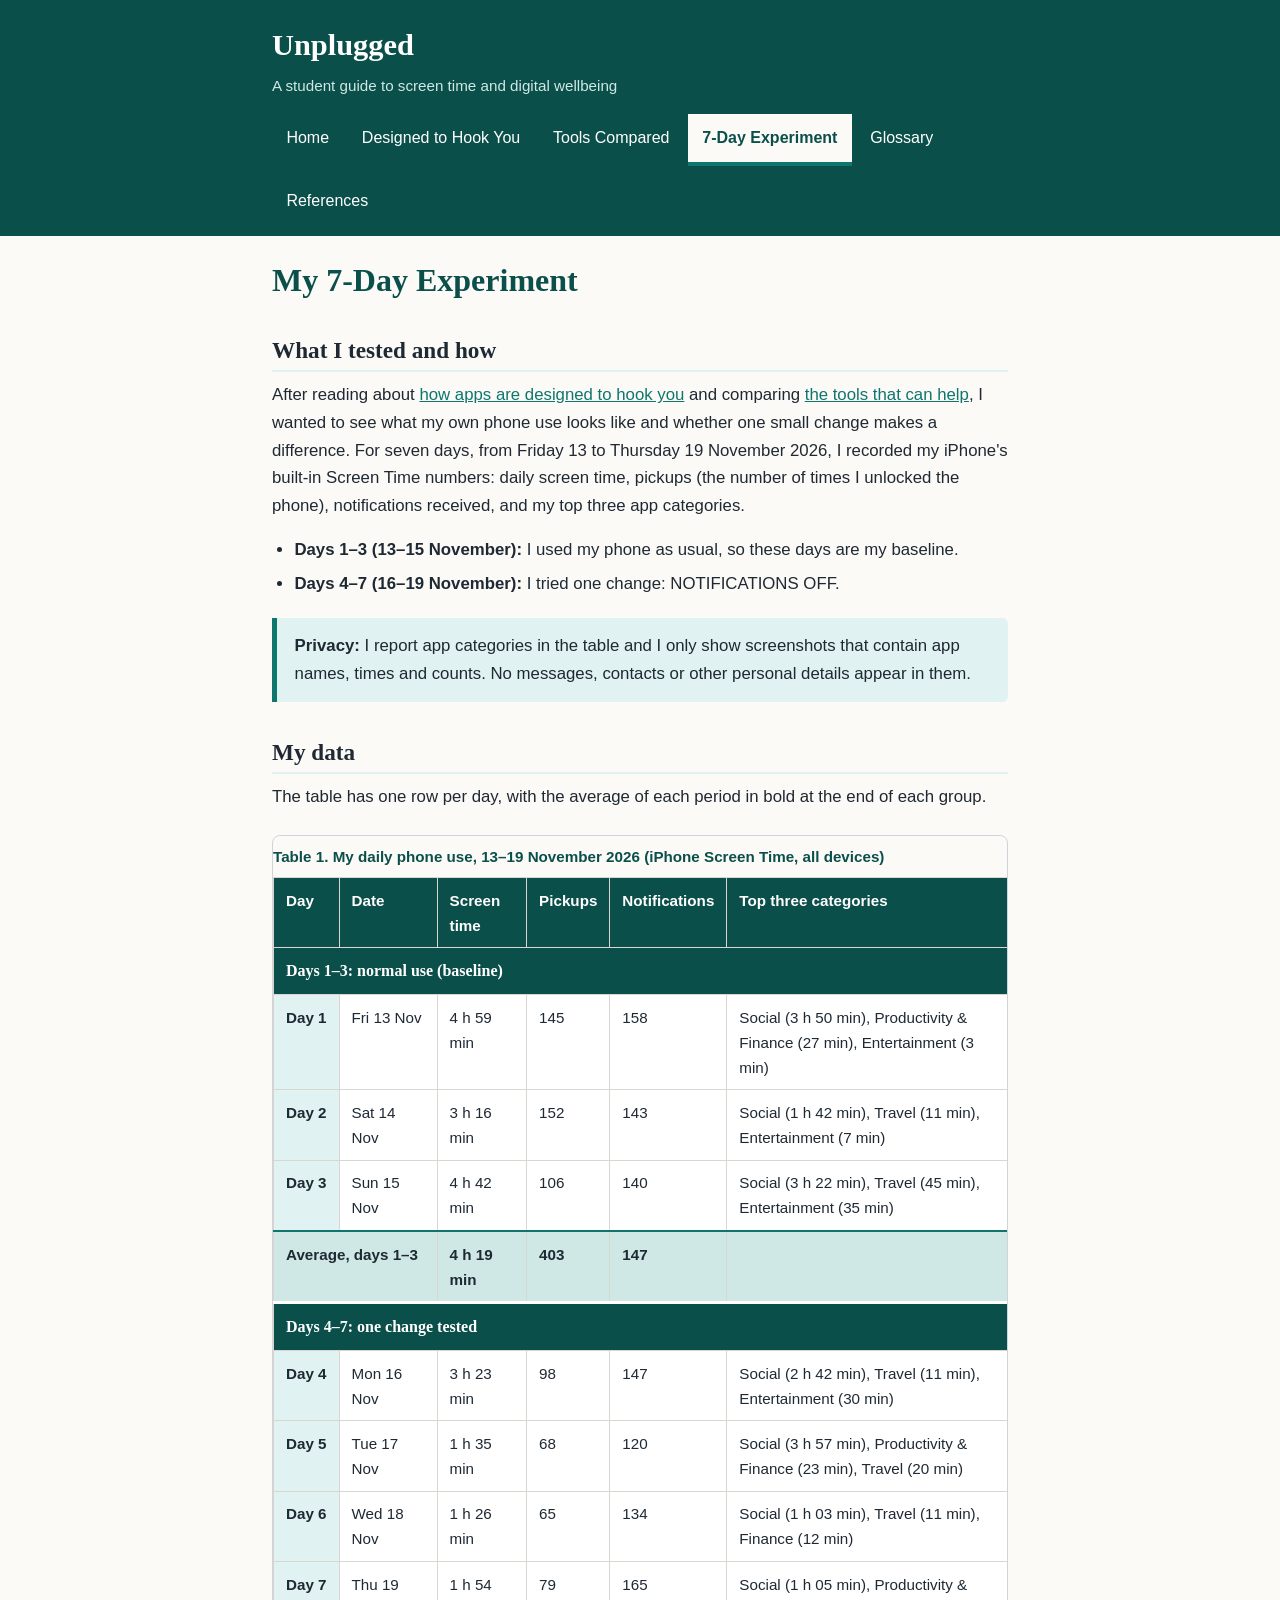
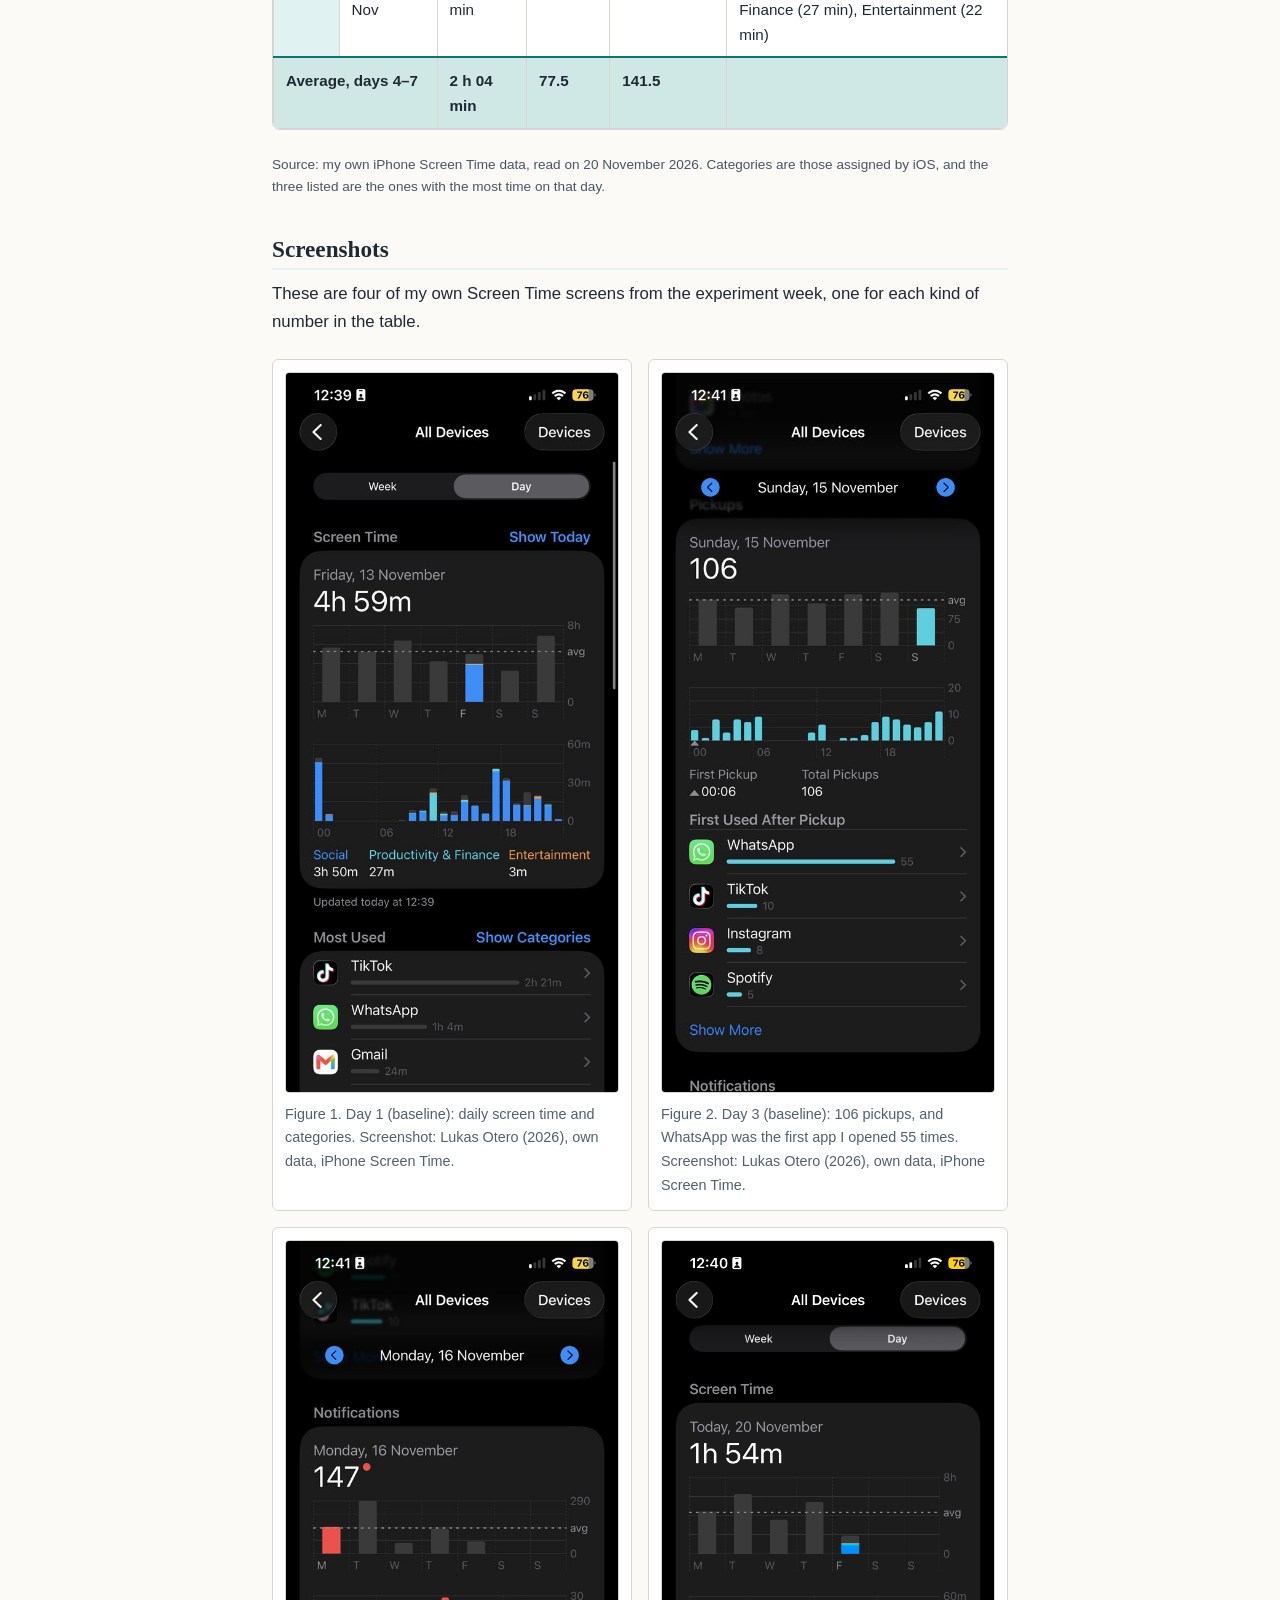
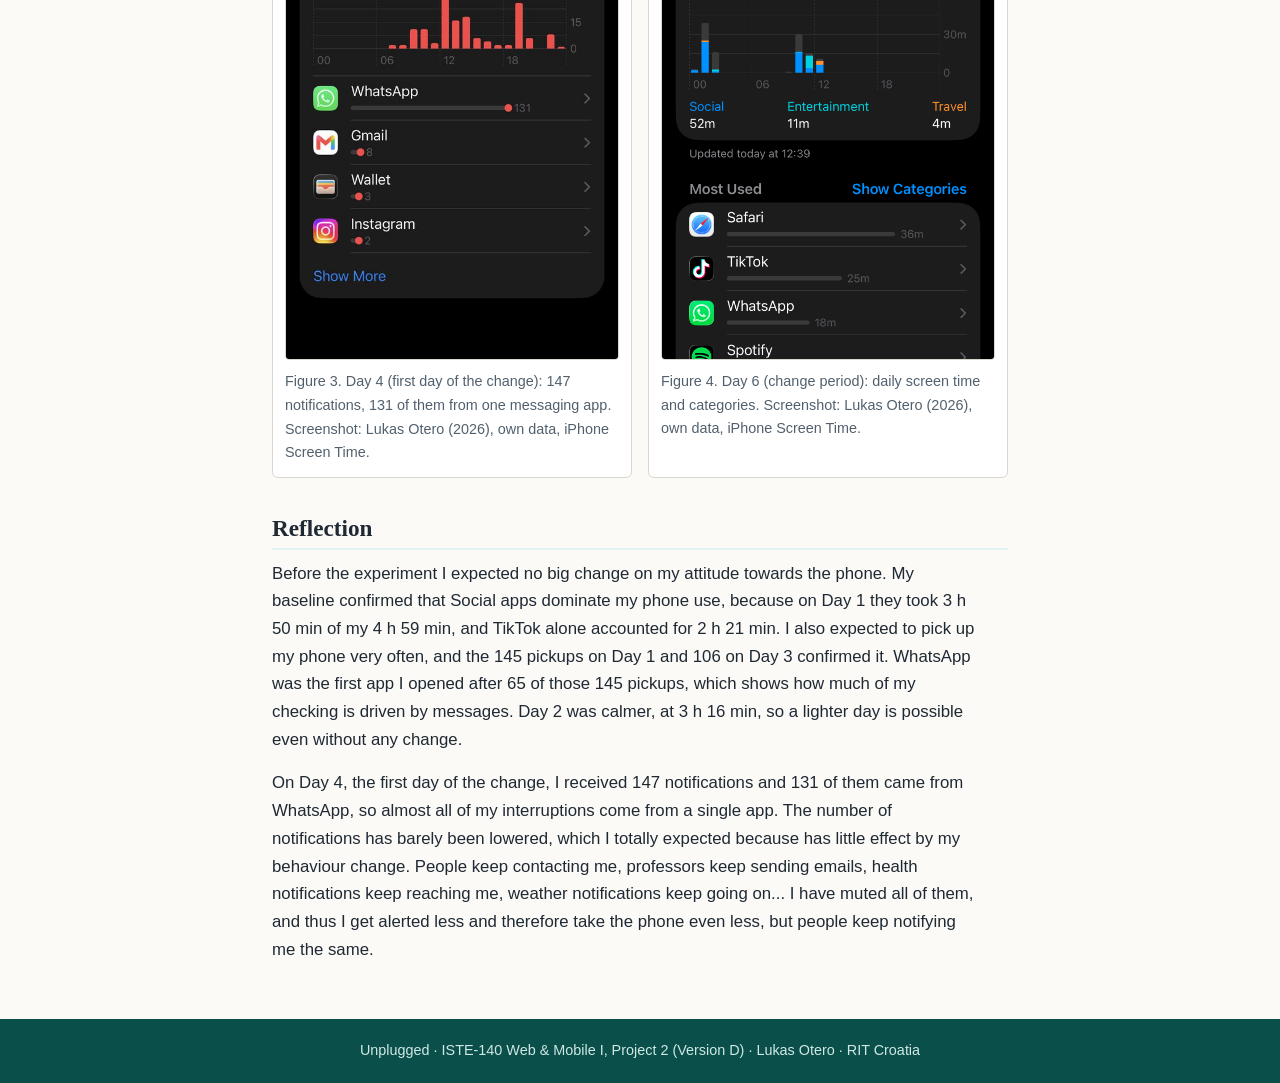
==== experiment.html @ e474512b "7 day experiment. almost done, not refined." ====
<!DOCTYPE html>
<html lang="en">
  <head>
    <meta charset="utf-8">
    <meta name="viewport" content="width=device-width, initial-scale=1">
    <title>7-Day Experiment | Unplugged</title>
    <link rel="stylesheet" href="assets/css/style.css">
  </head>
  <body>
    <header class="site-header">
      <p class="site-name">Unplugged</p>
      <p class="site-tagline">A student guide to screen time and digital wellbeing</p>
      <nav aria-label="Main navigation">
        <ul class="nav-list">
          <li><a href="index.html">Home</a></li>
          <li><a href="hooked.html">Designed to Hook You</a></li>
          <li><a href="tools.html">Tools Compared</a></li>
          <li><a href="experiment.html" aria-current="page">7-Day Experiment</a></li>
          <li><a href="glossary.html">Glossary</a></li>
          <li><a href="references.html">References</a></li>
        </ul>
      </nav>
    </header>

    <main>
      <h1>My 7-Day Experiment</h1>

      <section class="intro">
        <h2>What I tested and how</h2>
        <p>After reading about <a href="hooked.html">how apps are designed to hook you</a> and comparing <a href="tools.html">the tools that can help</a>, I wanted to see what my own phone use looks like and whether one small change makes a difference. For seven days, from Friday 13 to Thursday 19 November 2026, I recorded my iPhone's built-in Screen Time numbers: daily screen time, pickups (the number of times I unlocked the phone), notifications received, and my top three app categories.</p>
        <ul>
          <li><strong>Days 1&ndash;3 (13&ndash;15 November):</strong> I used my phone as usual, so these days are my baseline.</li>
          <li><strong>Days 4&ndash;7 (16&ndash;19 November):</strong> I tried one change: NOTIFICATIONS OFF</span>.</li>
        </ul>
        <aside class="note">
          <p><strong>Privacy:</strong> I report app categories in the table and I only show screenshots that contain app names, times and counts. No messages, contacts or other personal details appear in them.</p>
        </aside>
      </section>

      <section>
        <h2>My data</h2>
        <p>The table has one row per day, with the average of each period in bold at the end of each group.</p>

        <div class="table-wrap" tabindex="0" role="region" aria-labelledby="data-caption">
          <table class="data-table">
            <caption id="data-caption">Table 1. My daily phone use, 13&ndash;19 November 2026 (iPhone Screen Time, all devices)</caption>
            <thead>
              <tr>
                <th scope="col">Day</th>
                <th scope="col">Date</th>
                <th scope="col">Screen time</th>
                <th scope="col">Pickups</th>
                <th scope="col">Notifications</th>
                <th scope="col">Top three categories</th>
              </tr>
            </thead>
            <tbody class="period-baseline">
              <tr class="period">
                <th scope="colgroup" colspan="6">Days 1&ndash;3: normal use (baseline)</th>
              </tr>
              <tr>
                <th scope="row">Day 1</th>
                <td>Fri 13 Nov</td>
                <td>4 h 59 min</td>
                <td>145</td>
                <td >158</td>
                <td>Social (3 h 50 min), Productivity &amp; Finance (27 min), Entertainment (3 min)</td>
              </tr>
              <tr>
                <th scope="row">Day 2</th>
                <td>Sat 14 Nov</td>
                <td>3 h 16 min</td>
                <td >152</td>
                <td >143</td>
                <td>Social (1 h 42 min), Travel (11 min), Entertainment (7 min)</td>
              </tr>
              <tr>
                <th scope="row">Day 3</th>
                <td>Sun 15 Nov</td>
                <td >4 h 42 min</td>
                <td>106</td>
                <td >140</td>
                <td >Social (3 h 22 min), Travel (45 min), Entertainment (35 min)</td>
              </tr>
              <tr class="avg">
                <th scope="row" colspan="2">Average, days 1&ndash;3</th>
                <td >4 h 19 min</td>
                <td >403</td>
                <td >147</td>
                <td ></td>
              </tr>
            </tbody>
            <tbody class="period-change">
              <tr class="period">
                <th scope="colgroup" colspan="6">Days 4&ndash;7: one change tested</th>
              </tr>
              <tr>
                <th scope="row">Day 4</th>
                <td>Mon 16 Nov</td>
                <td >3 h 23 min</td>
                <td>98</td>
                <td>147</td>
                <td >Social (2 h 42 min), Travel (11 min), Entertainment (30 min)</td>
              </tr>
              <tr>
                <th scope="row">Day 5</th>
                <td>Tue 17 Nov</td>
                <td>1 h 35 min</td>
                <td >68</td>
                <td >120</td>
                <td>Social (3 h 57 min), Productivity &amp; Finance (23 min), Travel (20 min)</td>
              </tr>
              <tr>
                <th scope="row">Day 6</th>
                <td>Wed 18 Nov</td>
                <td >1 h 26 min</td>
                <td >65</td>
                <td >134</td>
                <td >Social (1 h 03 min), Travel (11 min), Finance (12 min)</td>
              </tr>
              <tr>
                <th scope="row">Day 7</th>
                <td>Thu 19 Nov</td>
                <td >1 h 54 min</td>
                <td>79</td>
                <td >165</td>
                <td >Social (1 h 05 min), Productivity & Finance (27 min), Entertainment (22 min)</td>
              </tr>
              <tr class="avg">
                <th scope="row" colspan="2">Average, days 4&ndash;7</th>
                <td >2 h 04 min</td>
                <td >77.5</td>
                <td >141.5</td>
                <td ></td>
              </tr>
            </tbody>
          </table>
        </div>
        <p class="table-note">Source: my own iPhone Screen Time data, read on 20 November 2026. Categories are those assigned by iOS, and the three listed are the ones with the most time on that day.</p>
      </section>

      <section>
        <h2>Screenshots</h2>
        <p>These are four of my own Screen Time screens from the experiment week, one for each kind of number in the table.</p>
        <div class="shots">
          <figure>
            <img src="assets/media/screentime-day1.jpg" alt="iPhone Screen Time summary for Friday 13 November showing 4 hours 59 minutes in total, with Social at 3 hours 50 minutes and TikTok as the most used app." width="540" height="1169">
            <figcaption>Figure 1. Day 1 (baseline): daily screen time and categories. Screenshot: Lukas Otero (2026), own data, iPhone Screen Time.</figcaption>
          </figure>
          <figure>
            <img src="assets/media/pickups-day3.jpg" alt="iPhone Screen Time pickups for Sunday 15 November showing 106 pickups in total, with WhatsApp as the app used first after 55 of them." width="540" height="1169">
            <figcaption>Figure 2. Day 3 (baseline): 106 pickups, and WhatsApp was the first app I opened 55 times. Screenshot: Lukas Otero (2026), own data, iPhone Screen Time.</figcaption>
          </figure>
          <figure>
            <img src="assets/media/notifications-day4.jpg" alt="iPhone Screen Time notifications for Monday 16 November showing 147 notifications in total, 131 of them from WhatsApp." width="540" height="1169">
            <figcaption>Figure 3. Day 4 (first day of the change): 147 notifications, 131 of them from one messaging app. Screenshot: Lukas Otero (2026), own data, iPhone Screen Time.</figcaption>
          </figure>
          <figure>
            <img src="assets/media/screentime-day6.jpg" alt="iPhone Screen Time summary for Wednesday 18 November showing 6 hours 15 minutes in total, with Social at 3 hours 57 minutes." width="540" height="1169">
            <figcaption>Figure 4. Day 6 (change period): daily screen time and categories. Screenshot: Lukas Otero (2026), own data, iPhone Screen Time.</figcaption>
          </figure>
        </div>
      </section>

      <section class="reflection">
        <h2>Reflection</h2>
        <p>Before the experiment I expected no big change on my attitude towards the phone. My baseline confirmed that Social apps dominate my phone use, because on Day 1 they took 3 h 50 min of my 4 h 59 min, and TikTok alone accounted for 2 h 21 min. I also expected to pick up my phone very often, and the 145 pickups on Day 1 and 106 on Day 3 confirmed it. WhatsApp was the first app I opened after 65 of those 145 pickups, which shows how much of my checking is driven by messages. Day 2 was calmer, at 3 h 16 min, so a lighter day is possible even without any change.</p>
        <p>On Day 4, the first day of the change, I received 147 notifications and 131 of them came from WhatsApp, so almost all of my interruptions come from a single app.
            The number of notifications has barely been lowered, which I totally expected because has little effect by my behaviour change. People keep contacting me, professors keep sending emails, health notifications keep reaching me, weather notifications keep going on... I have muted all of them, and thus I get alerted less and therefore take the phone even less, but people keep notifying me the same. </p>
      </section>
    </main>

    <footer class="site-footer">
      <p>Unplugged &middot; ISTE-140 Web &amp; Mobile I, Project 2 (Version D) &middot; Lukas Otero &middot; RIT Croatia</p>
    </footer>
  </body>
</html>
---- assets/css/style.css ----
/* Unplugged - one stylesheet for all  pages.
Lukas Otero fro Web and Mobile 1
*/
:root {
  --ink: #1f2933;
  --muted: #52606d;
  --paper: #fbfaf7;
  --card: #ffffff;
  --accent: #0f766e;
  --accent-dark: #0b4f4a;
  --accent-soft: #e0f2f1;
  --line: #d9d6cf;
  --font-body: "Segoe UI", Roboto, Helvetica, Arial, sans-serif;
  --font-head: Georgia, "Times New Roman", serif;
}

* {
  box-sizing: border-box;
}

html {
  font-size: 100%;
}

body {
  margin: 0;
  background: var(--paper);
  color: var(--ink);
  font-family: var(--font-body);
  line-height: 1.65;
}


.site-header {
  background: var(--accent-dark);
  color: #ffffff;
  padding: 1.25rem 1rem 0;
}

.site-name {
  margin: 0;
  font-family: var(--font-head);
  font-size: 1.9rem;
  font-weight: bold;
}

.site-tagline {
  margin: 0.15rem 0 1rem;
  color: #cfe8e5;
  font-size: 0.95rem;
}

.nav-list {
  display: flex;
  flex-wrap: wrap;
  gap: 0.25rem;
  margin: 0;
  padding: 0;
  list-style: none;
}

.nav-list a {
  display: block;
  padding: 0.7rem 0.9rem;
  color: #ffffff;
  text-decoration: none;
  border-bottom: 4px solid transparent;
}

.nav-list a:hover,
.nav-list a:focus {
  background: rgba(255, 255, 255, 0.12);
}

.nav-list a[aria-current="page"] {
  background: var(--paper);
  color: var(--accent-dark);
  font-weight: bold;
  border-bottom-color: var(--accent);
}


main {
  max-width: 48rem;
  margin: 0 auto;
  padding: 1.5rem 1rem 2.5rem;
}

h1,
h2,
h3 {
  font-family: var(--font-head);
  line-height: 1.25;
}

h1 {
  margin: 0 0 1.25rem;
  font-size: 2rem;
  color: var(--accent-dark);
}

h2 {
  margin: 2.25rem 0 0.6rem;
  padding-bottom: 0.3rem;
  font-size: 1.45rem;
  border-bottom: 2px solid var(--accent-soft);
}

p {
  margin: 0 0 1rem;
}

a {
  color: var(--accent);
}

a:hover,
a:focus {
  color: var(--accent-dark);
}

ul,
ol {
  margin: 0 0 1rem;
  padding-left: 1.4rem;
}

li {
  margin-bottom: 0.4rem;
}


img {
  display: block;
  max-width: 100%;
  height: auto;
}

figure {
  margin: 1.5rem 0;
  padding: 0.75rem;
  background: var(--card);
  border: 1px solid var(--line);
  border-radius: 6px;
}

figcaption {
  margin-top: 0.6rem;
  color: var(--muted);
  font-size: 0.9rem;
}


.note {
  margin: 1.25rem 0;
  padding: 0.9rem 1.1rem;
  background: var(--accent-soft);
  border-left: 5px solid var(--accent);
  border-radius: 0 6px 6px 0;
}

.note p {
  margin: 0;
}


.table-wrap {
  overflow-x: auto;
  margin: 1.25rem 0;
}

table {
  width: 100%;
  min-width: 36rem;
  border-collapse: collapse;
  background: var(--card);
}

caption {
  padding: 0.5rem 0;
  text-align: left;
  font-weight: bold;
  color: var(--accent-dark);
}

th,
td {
  padding: 0.6rem 0.75rem;
  border: 1px solid var(--line);
  text-align: left;
  vertical-align: top;
}

thead th {
  background: var(--accent-dark);
  color: #ffffff;
}

tbody th {
  background: var(--accent-soft);
}


dt {
  margin-top: 1.1rem;
  font-weight: bold;
  color: var(--accent-dark);
}

dd {
  margin: 0.2rem 0 0 1rem;
}


.reference-list {
  padding: 0;
  list-style: none;
}

.reference-list li {
  padding-left: 2rem;
  text-indent: -2rem;
}


.site-footer {
  padding: 1.25rem 1rem;
  background: var(--accent-dark);
  color: #cfe8e5;
  text-align: center;
  font-size: 0.9rem;
}

.site-footer p {
  margin: 0;
}


@media (max-width: 600px) {
  .site-name {
    font-size: 1.6rem;
  }

  .nav-list {
    flex-direction: column;
    gap: 0;
  }

  .nav-list a {
    padding: 0.8rem 0.5rem;
    border-bottom: 1px solid rgba(255, 255, 255, 0.15);
  }

  .nav-list a[aria-current="page"] {
    border-left: 5px solid var(--accent);
  }

  h1 {
    font-size: 1.6rem;
  }

  h2 {
    font-size: 1.25rem;
  }
}


@media (min-width: 1000px) {
  .site-header {
    padding-left: calc((100% - 48rem) / 2 + 1rem);
    padding-right: calc((100% - 48rem) / 2 + 1rem);
  }

  main {
    font-size: 1.05rem;
  }
}

.table-wrap {
  overflow-x: auto;
  margin: 1.5rem 0;
  border: 1px solid #d0d4da;
  border-radius: 8px;
  -webkit-overflow-scrolling: touch;
}

.table-wrap:focus-visible {
  outline: 3px solid #1a5fb4;
  outline-offset: 2px;
}

.comparison-table {
  width: 100%;
  min-width: 960px;
  border-collapse: collapse;
  font-size: 0.9rem;
  line-height: 1.45;
  text-align: left;
}

.comparison-table caption {
  padding: 0.75rem 1rem;
  caption-side: top;
  text-align: left;
  font-weight: 700;
  font-size: 1rem;
}

.comparison-table th,
.comparison-table td {
  padding: 0.7rem 0.8rem;
  border-bottom: 1px solid #d0d4da;
  vertical-align: top;
}

.comparison-table thead th {
  background: #1f2937;
  color: #ffffff;
  font-weight: 600;
  white-space: nowrap;
  position: sticky;
  top: 0;
}

.comparison-table tbody th[scope="row"] {
  background: #f3f5f8;
  font-weight: 700;
  min-width: 9rem;
  border-right: 1px solid #d0d4da;
}

.comparison-table tbody tr:nth-child(even) td {
  background: #fafbfc;
}

.comparison-table tbody tr:hover td,
.comparison-table tbody tr:hover th[scope="row"] {
  background: #eaf1fb;
}

.comparison-table th:nth-child(2),
.comparison-table td:nth-child(2) { min-width: 10rem; }
.comparison-table th:nth-child(3),
.comparison-table td:nth-child(3) { min-width: 11rem; }
.comparison-table th:nth-child(4),
.comparison-table td:nth-child(4),
.comparison-table th:nth-child(5),
.comparison-table td:nth-child(5),
.comparison-table th:nth-child(6),
.comparison-table td:nth-child(6) { min-width: 14rem; }

.comparison-table td.rating {
  min-width: 9rem;
  font-weight: 600;
}

.table-note {
  margin: 0.75rem 0 1.5rem;
  font-size: 0.85rem;
  color: #4b5563;
}

@media (max-width: 600px) {
  .comparison-table {
    font-size: 0.85rem;
  }
  .comparison-table th,
  .comparison-table td {
    padding: 0.55rem 0.6rem;
  }
}

@media print {
  .table-wrap {
    overflow: visible;
    border: none;
  }
  .comparison-table {
    min-width: 0;
    font-size: 0.75rem;
  }
  .comparison-table thead th {
    background: #e5e7eb;
    color: #000000;
    position: static;
  }
}
.pattern {
  margin: 1rem 0;
  padding: 1rem 1.25rem;
  border: 1px solid #d0d4da;
  border-left: 4px solid #1a5fb4;
  border-radius: 6px;
  background: #fafbfc;
}

.pattern h3 {
  margin-top: 0;
}

.pattern p:last-child {
  margin-bottom: 0;
}

.diagram {
  margin: 1.5rem 0;
  text-align: center;
}

.diagram img {
  max-width: 100%;
  height: auto;
  border: 1px solid #d0d4da;
  border-radius: 6px;
  background: #ffffff;
}

.diagram figcaption {
  margin-top: 0.5rem;
  font-size: 0.9rem;
  color: #4b5563;
  text-align: left;
}

.diagram-description {
  margin-top: 1rem;
  padding: 1rem 1.25rem;
  background: #f3f5f8;
  border-radius: 6px;
}

.diagram-description h3 {
  margin-top: 0;
}

.data-table {
  min-width: 46rem;
  font-size: 0.95rem;
}

.data-table tbody th[scope="row"] {
  white-space: nowrap;
}

.data-table tr.period th {
  background: var(--accent-dark);
  color: #ffffff;
  font-family: var(--font-head);
  font-size: 1rem;
}

.data-table tr.avg th,
.data-table tr.avg td {
  background: #cfe8e5;
  font-weight: bold;
  border-top: 2px solid var(--accent);
}

.data-table tbody + tbody tr.period th {
  border-top: 3px solid var(--card);
}


.shots {
  display: grid;
  grid-template-columns: repeat(auto-fit, minmax(16rem, 1fr));
  gap: 1rem;
  margin: 1.5rem 0;
}

.shots figure {
  margin: 0;
}

.shots img {
  margin: 0 auto;
  border-radius: 4px;
  border: 1px solid var(--line);
}

.reflection p {
  max-width: 44rem;
}
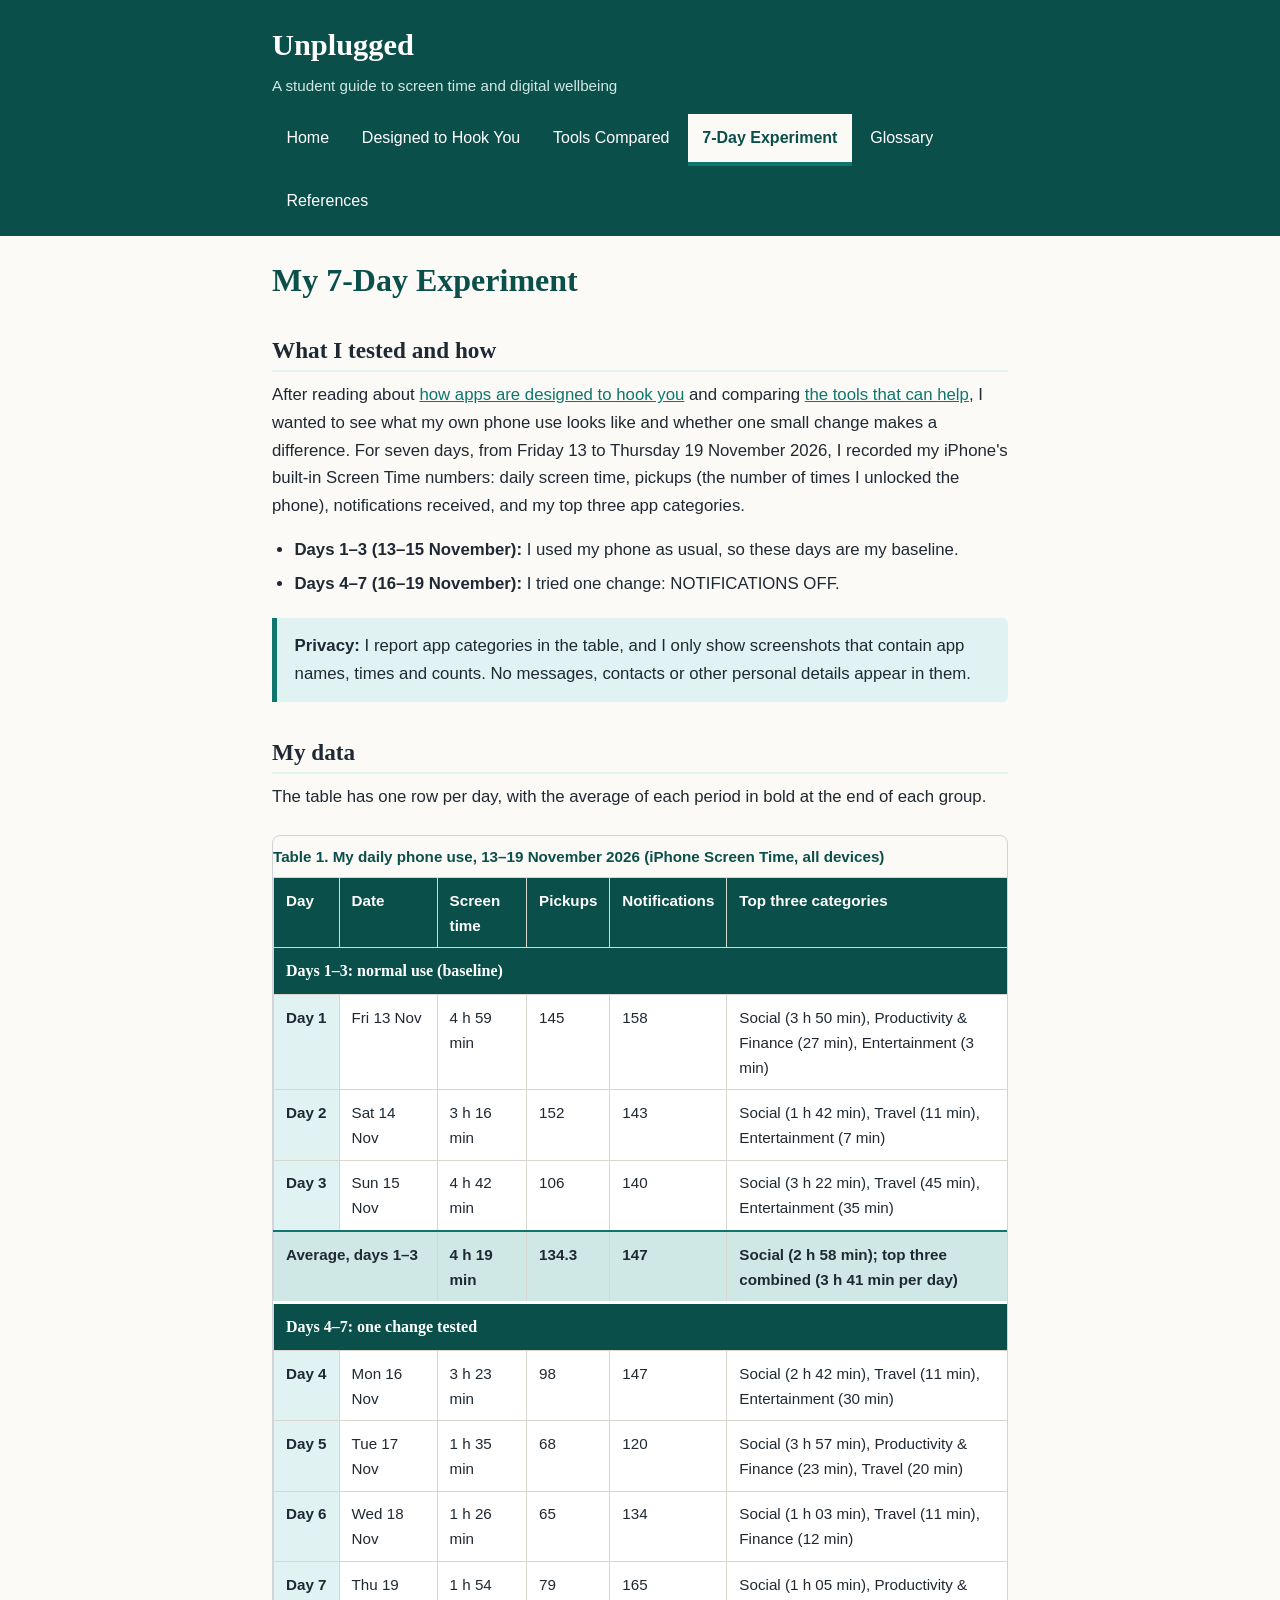
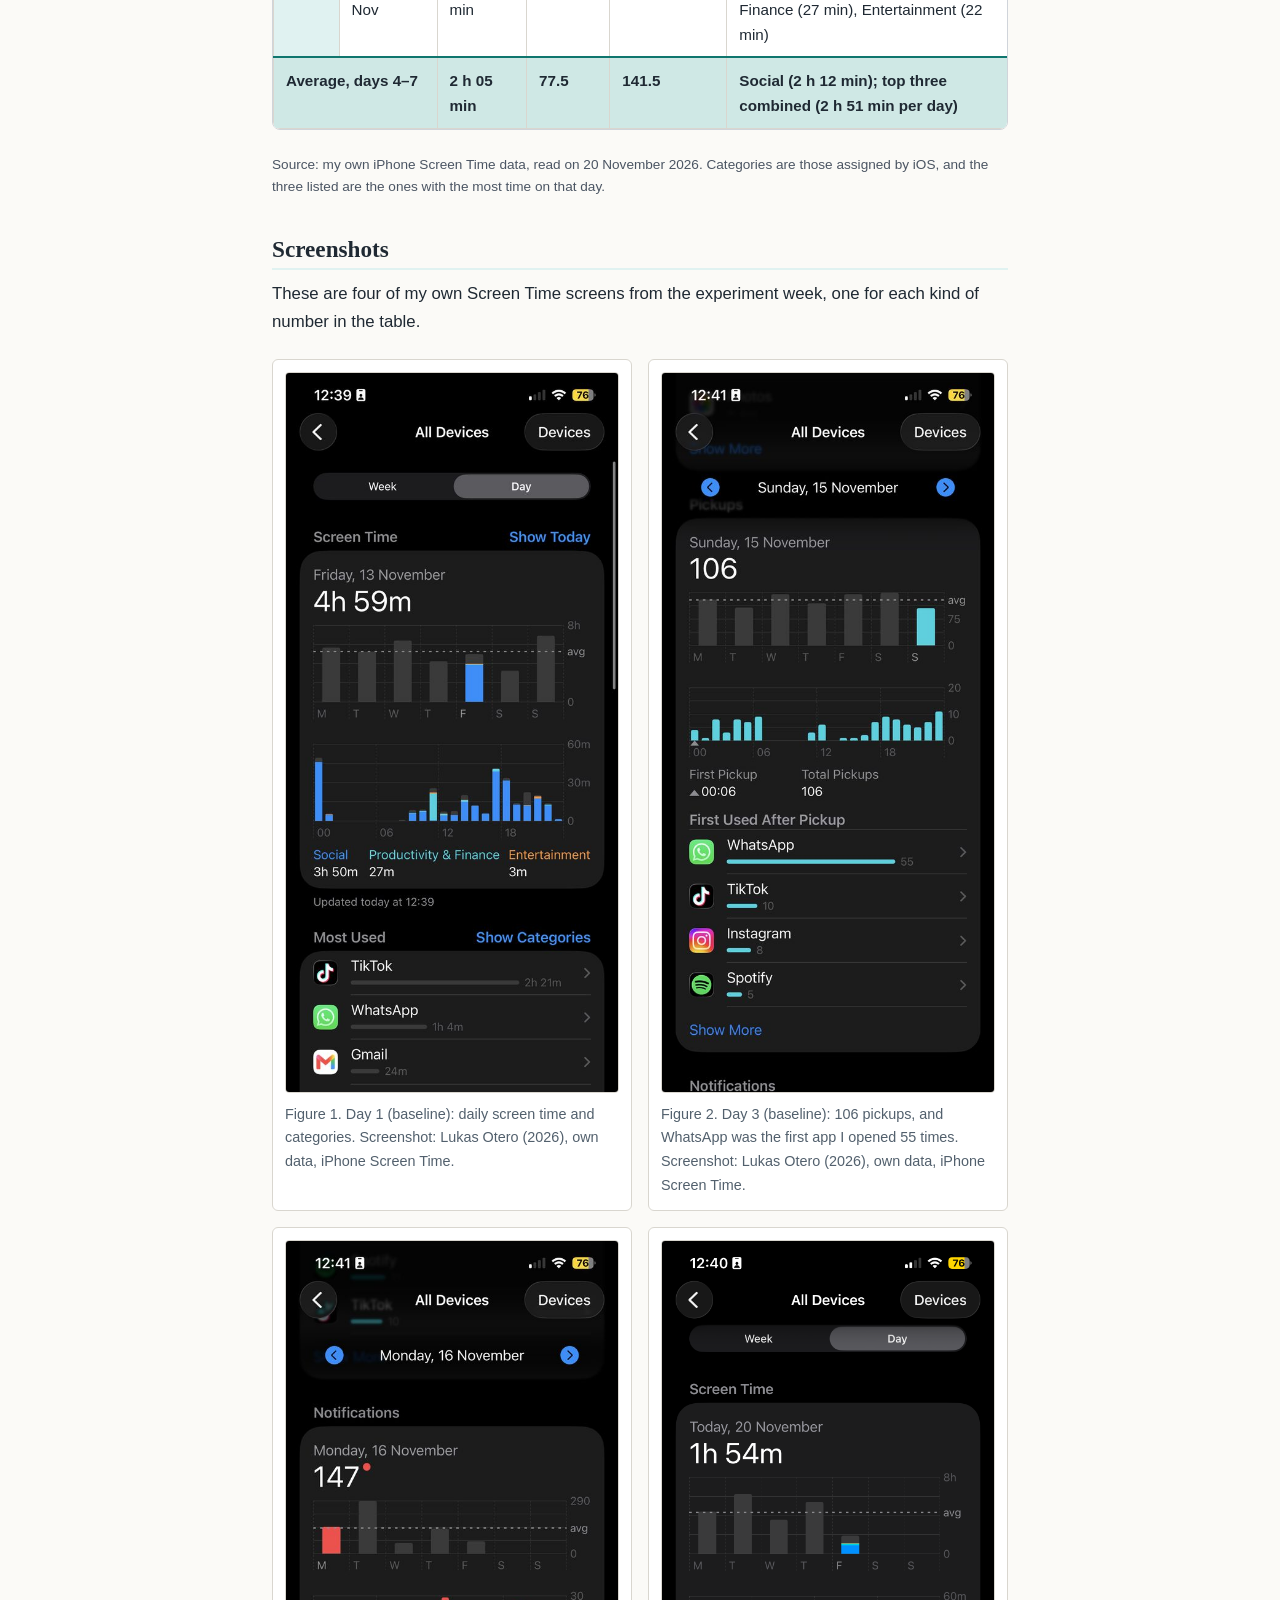
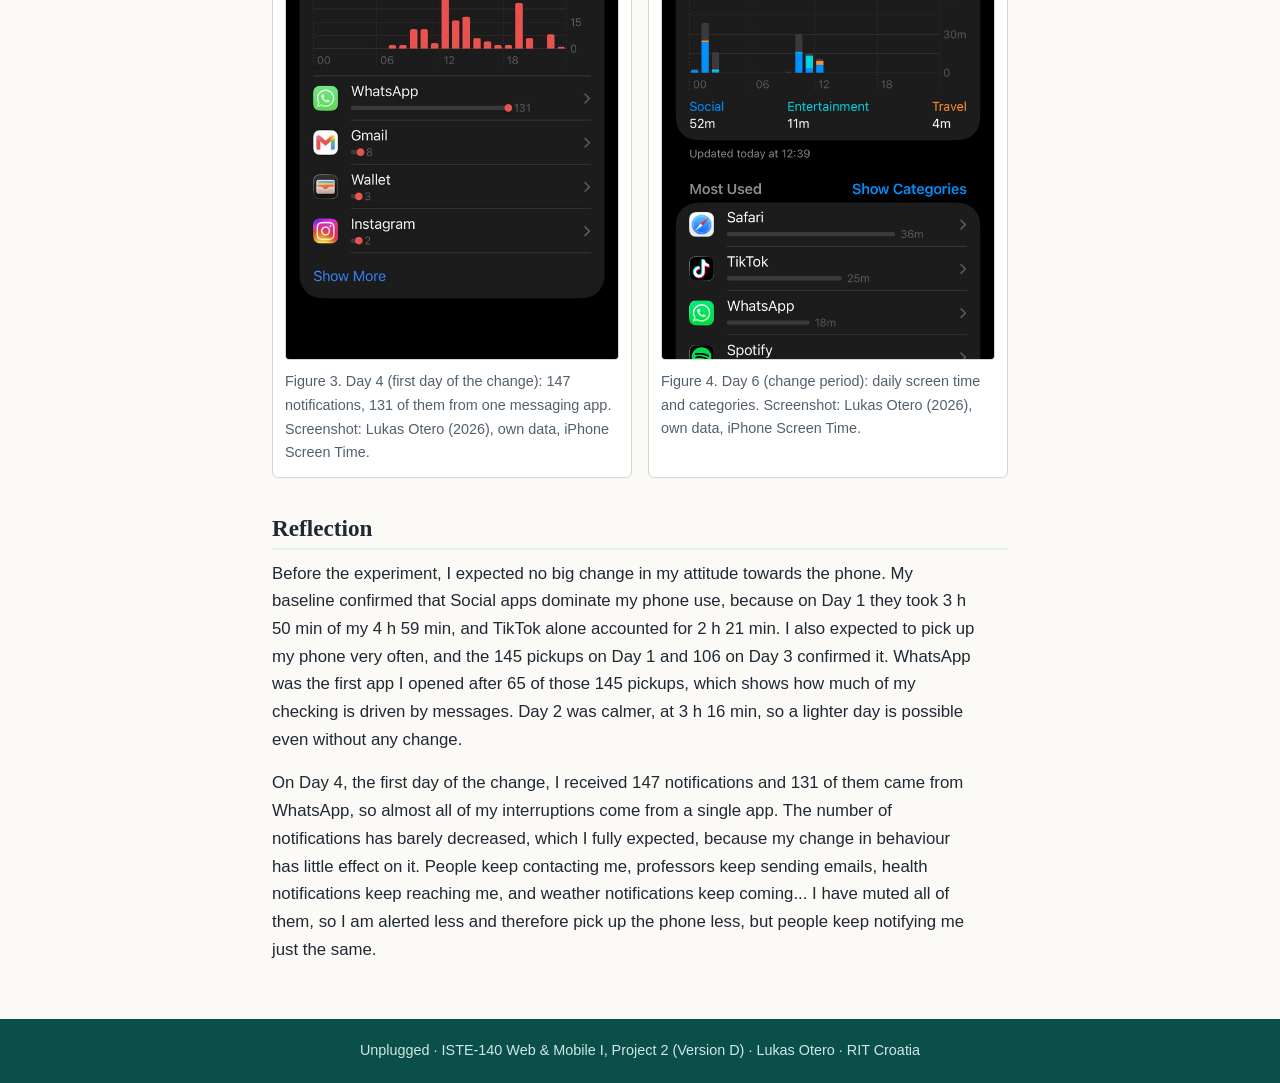
==== commit 62eb5803: "refined changes experiment.html" ====
--- a/experiment.html
+++ b/experiment.html
@@ -30,10 +30,10 @@
         <p>After reading about <a href="hooked.html">how apps are designed to hook you</a> and comparing <a href="tools.html">the tools that can help</a>, I wanted to see what my own phone use looks like and whether one small change makes a difference. For seven days, from Friday 13 to Thursday 19 November 2026, I recorded my iPhone's built-in Screen Time numbers: daily screen time, pickups (the number of times I unlocked the phone), notifications received, and my top three app categories.</p>
         <ul>
           <li><strong>Days 1&ndash;3 (13&ndash;15 November):</strong> I used my phone as usual, so these days are my baseline.</li>
-          <li><strong>Days 4&ndash;7 (16&ndash;19 November):</strong> I tried one change: NOTIFICATIONS OFF</span>.</li>
+          <li><strong>Days 4&ndash;7 (16&ndash;19 November):</strong> I tried one change: NOTIFICATIONS OFF.</li>
         </ul>
         <aside class="note">
-          <p><strong>Privacy:</strong> I report app categories in the table and I only show screenshots that contain app names, times and counts. No messages, contacts or other personal details appear in them.</p>
+          <p><strong>Privacy:</strong> I report app categories in the table, and I only show screenshots that contain app names, times and counts. No messages, contacts or other personal details appear in them.</p>
         </aside>
       </section>
 
@@ -63,31 +63,31 @@
                 <td>Fri 13 Nov</td>
                 <td>4 h 59 min</td>
                 <td>145</td>
-                <td >158</td>
+                <td>158</td>
                 <td>Social (3 h 50 min), Productivity &amp; Finance (27 min), Entertainment (3 min)</td>
               </tr>
               <tr>
                 <th scope="row">Day 2</th>
                 <td>Sat 14 Nov</td>
                 <td>3 h 16 min</td>
-                <td >152</td>
-                <td >143</td>
+                <td>152</td>
+                <td>143</td>
                 <td>Social (1 h 42 min), Travel (11 min), Entertainment (7 min)</td>
               </tr>
               <tr>
                 <th scope="row">Day 3</th>
                 <td>Sun 15 Nov</td>
-                <td >4 h 42 min</td>
+                <td>4 h 42 min</td>
                 <td>106</td>
-                <td >140</td>
-                <td >Social (3 h 22 min), Travel (45 min), Entertainment (35 min)</td>
+                <td>140</td>
+                <td>Social (3 h 22 min), Travel (45 min), Entertainment (35 min)</td>
               </tr>
               <tr class="avg">
                 <th scope="row" colspan="2">Average, days 1&ndash;3</th>
-                <td >4 h 19 min</td>
-                <td >403</td>
-                <td >147</td>
-                <td ></td>
+                <td>4 h 19 min</td>
+                <td>134.3</td>
+                <td>147</td>
+                <td>Social (2 h 58 min); top three combined (3 h 41 min per day)</td>
               </tr>
             </tbody>
             <tbody class="period-change">
@@ -97,41 +97,41 @@
               <tr>
                 <th scope="row">Day 4</th>
                 <td>Mon 16 Nov</td>
-                <td >3 h 23 min</td>
+                <td>3 h 23 min</td>
                 <td>98</td>
                 <td>147</td>
-                <td >Social (2 h 42 min), Travel (11 min), Entertainment (30 min)</td>
+                <td>Social (2 h 42 min), Travel (11 min), Entertainment (30 min)</td>
               </tr>
               <tr>
                 <th scope="row">Day 5</th>
                 <td>Tue 17 Nov</td>
                 <td>1 h 35 min</td>
-                <td >68</td>
-                <td >120</td>
+                <td>68</td>
+                <td>120</td>
                 <td>Social (3 h 57 min), Productivity &amp; Finance (23 min), Travel (20 min)</td>
               </tr>
               <tr>
                 <th scope="row">Day 6</th>
                 <td>Wed 18 Nov</td>
-                <td >1 h 26 min</td>
-                <td >65</td>
-                <td >134</td>
-                <td >Social (1 h 03 min), Travel (11 min), Finance (12 min)</td>
+                <td>1 h 26 min</td>
+                <td>65</td>
+                <td>134</td>
+                <td>Social (1 h 03 min), Travel (11 min), Finance (12 min)</td>
               </tr>
               <tr>
                 <th scope="row">Day 7</th>
                 <td>Thu 19 Nov</td>
-                <td >1 h 54 min</td>
+                <td>1 h 54 min</td>
                 <td>79</td>
-                <td >165</td>
-                <td >Social (1 h 05 min), Productivity & Finance (27 min), Entertainment (22 min)</td>
+                <td>165</td>
+                <td>Social (1 h 05 min), Productivity &amp; Finance (27 min), Entertainment (22 min)</td>
               </tr>
               <tr class="avg">
                 <th scope="row" colspan="2">Average, days 4&ndash;7</th>
-                <td >2 h 04 min</td>
-                <td >77.5</td>
-                <td >141.5</td>
-                <td ></td>
+                <td>2 h 05 min</td>
+                <td>77.5</td>
+                <td>141.5</td>
+                <td>Social (2 h 12 min); top three combined (2 h 51 min per day)</td>
               </tr>
             </tbody>
           </table>
@@ -164,9 +164,9 @@
 
       <section class="reflection">
         <h2>Reflection</h2>
-        <p>Before the experiment I expected no big change on my attitude towards the phone. My baseline confirmed that Social apps dominate my phone use, because on Day 1 they took 3 h 50 min of my 4 h 59 min, and TikTok alone accounted for 2 h 21 min. I also expected to pick up my phone very often, and the 145 pickups on Day 1 and 106 on Day 3 confirmed it. WhatsApp was the first app I opened after 65 of those 145 pickups, which shows how much of my checking is driven by messages. Day 2 was calmer, at 3 h 16 min, so a lighter day is possible even without any change.</p>
+        <p>Before the experiment, I expected no big change in my attitude towards the phone. My baseline confirmed that Social apps dominate my phone use, because on Day 1 they took 3 h 50 min of my 4 h 59 min, and TikTok alone accounted for 2 h 21 min. I also expected to pick up my phone very often, and the 145 pickups on Day 1 and 106 on Day 3 confirmed it. WhatsApp was the first app I opened after 65 of those 145 pickups, which shows how much of my checking is driven by messages. Day 2 was calmer, at 3 h 16 min, so a lighter day is possible even without any change.</p>
         <p>On Day 4, the first day of the change, I received 147 notifications and 131 of them came from WhatsApp, so almost all of my interruptions come from a single app.
-            The number of notifications has barely been lowered, which I totally expected because has little effect by my behaviour change. People keep contacting me, professors keep sending emails, health notifications keep reaching me, weather notifications keep going on... I have muted all of them, and thus I get alerted less and therefore take the phone even less, but people keep notifying me the same. </p>
+            The number of notifications has barely decreased, which I fully expected, because my change in behaviour has little effect on it. People keep contacting me, professors keep sending emails, health notifications keep reaching me, and weather notifications keep coming... I have muted all of them, so I am alerted less and therefore pick up the phone less, but people keep notifying me just the same.</p>
       </section>
     </main>
 
